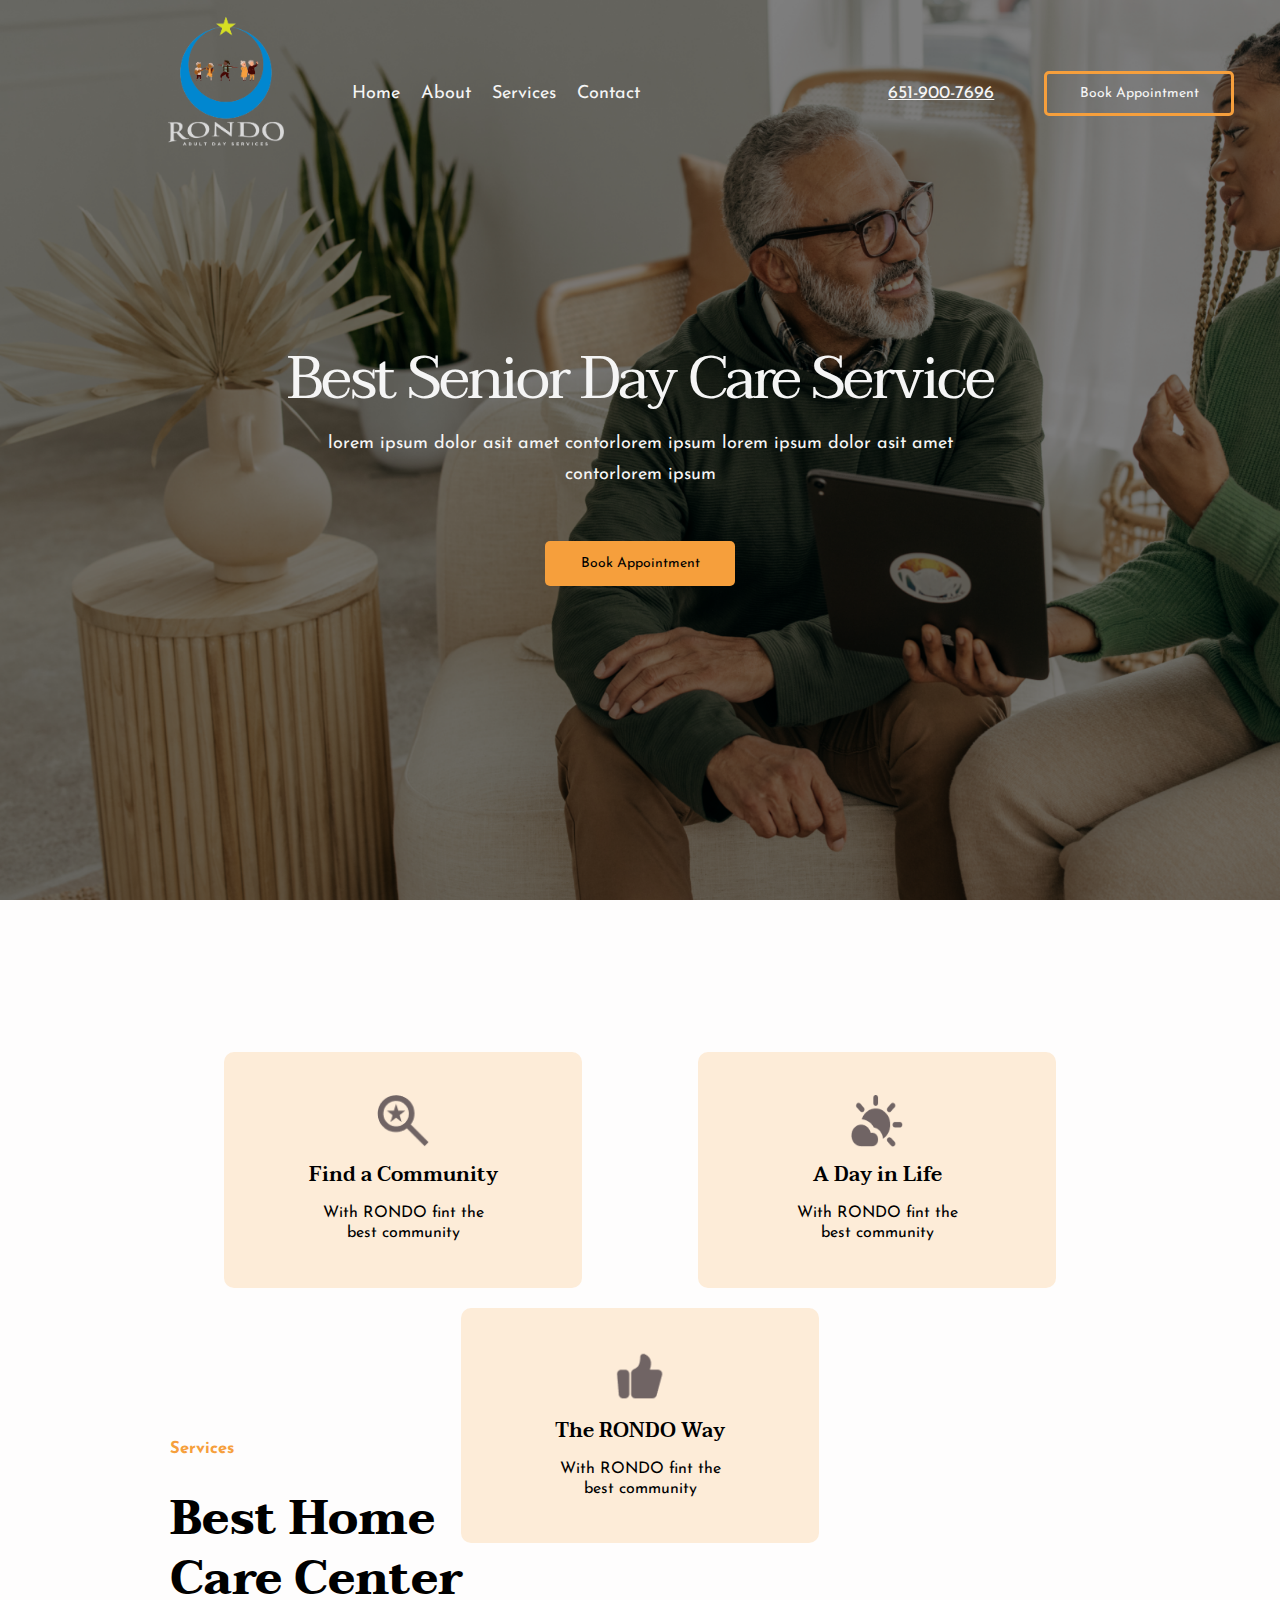
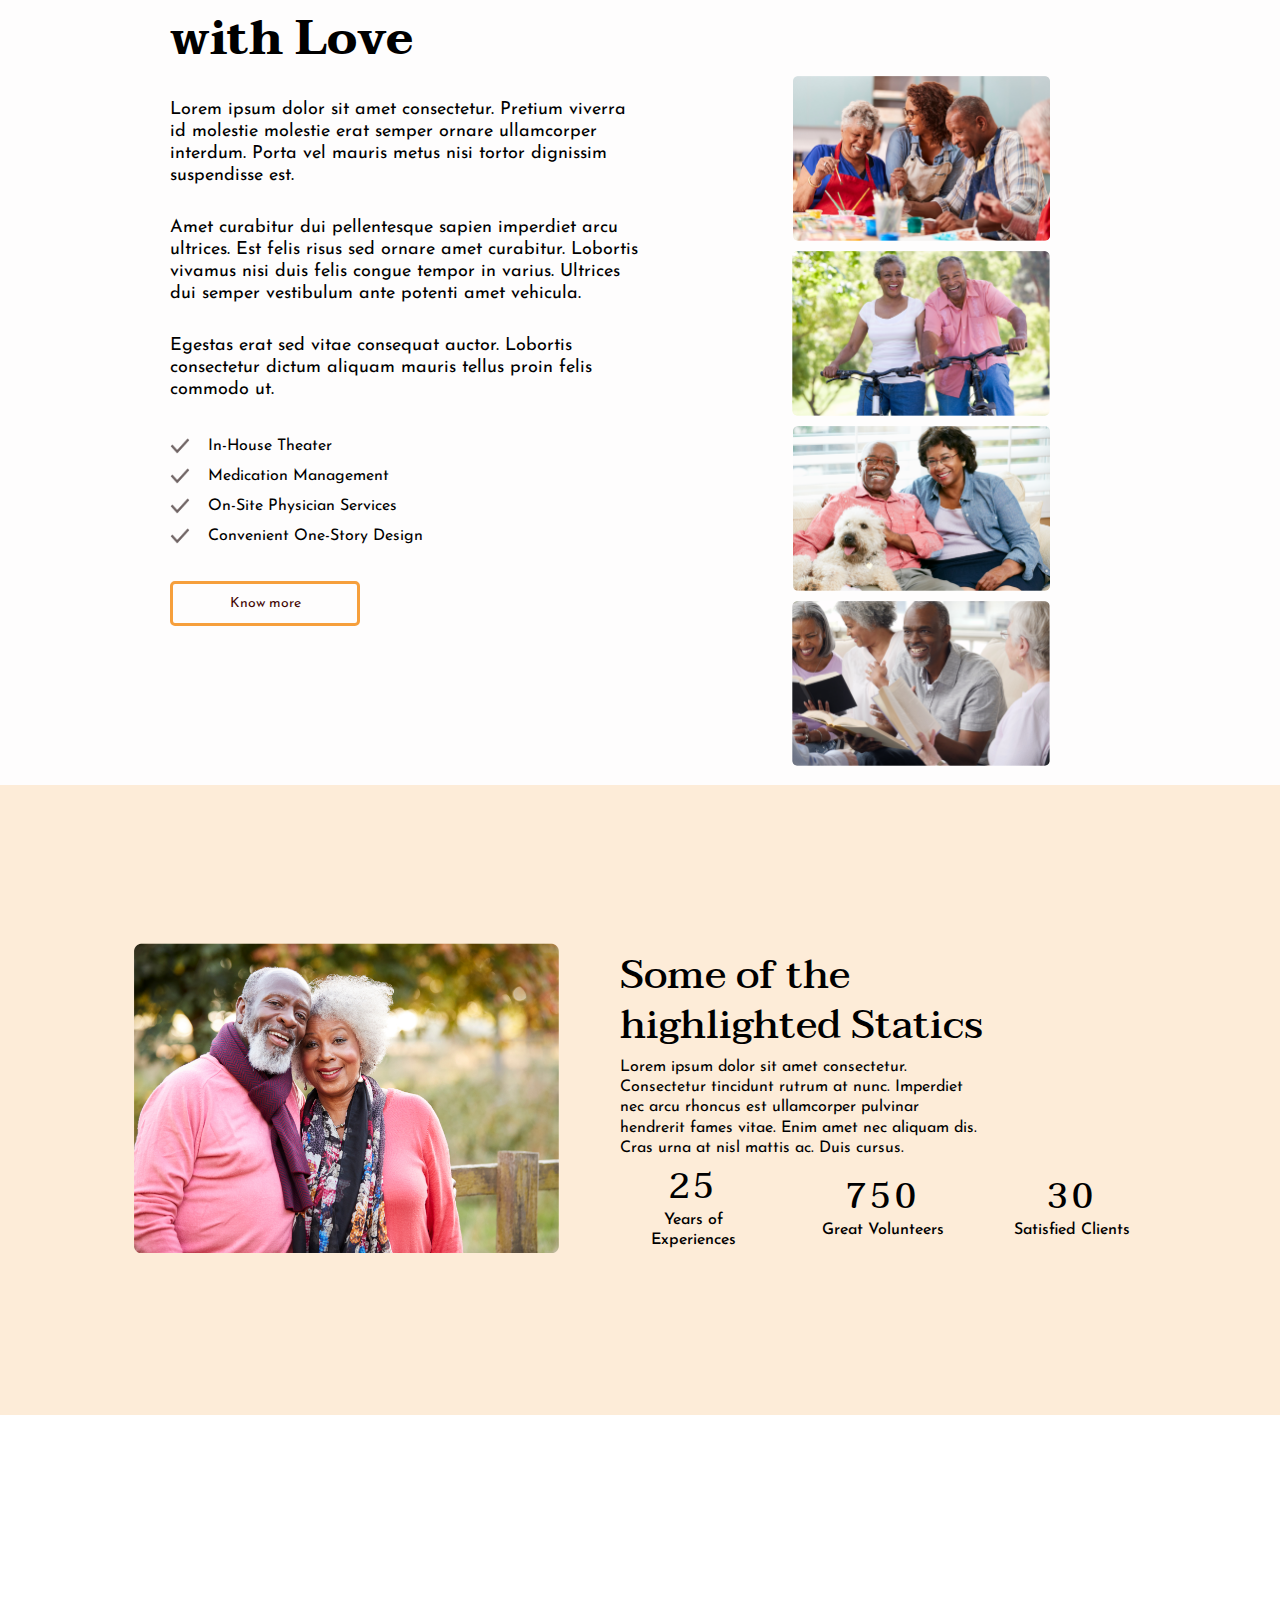
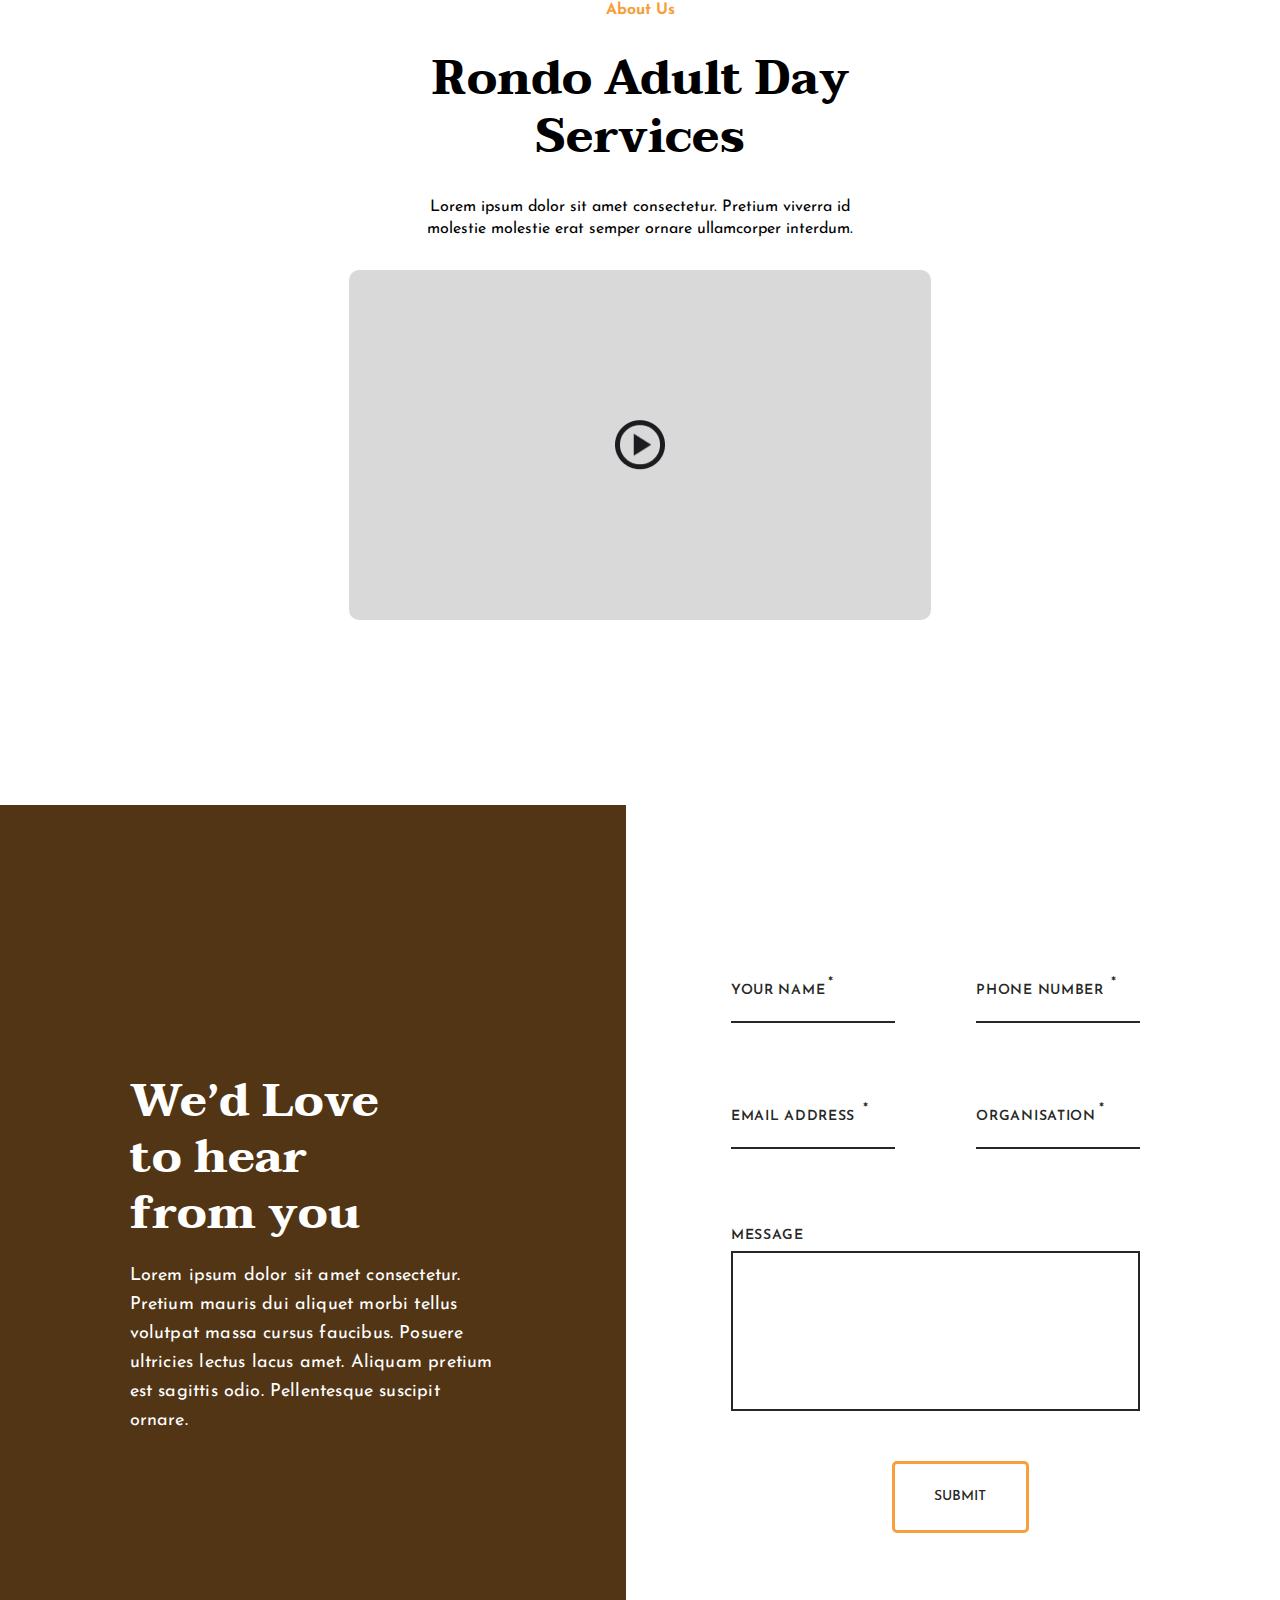
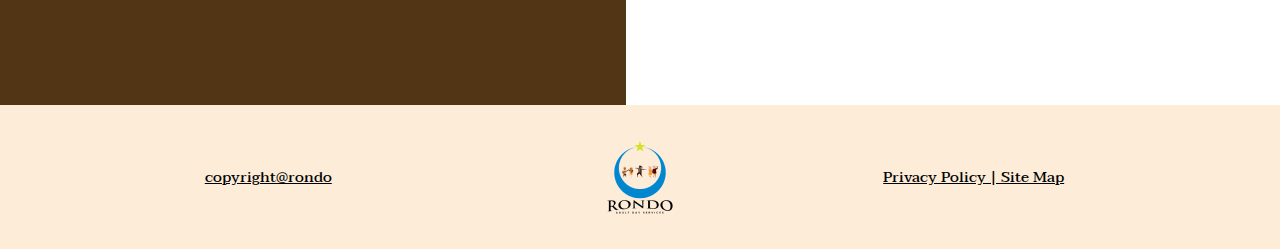
==== Code/index.html @ 37456d24 "Landing Page Completed" ====
<!DOCTYPE html>
<html lang="en">
<head>
    <meta charset="UTF-8">
    <meta http-equiv="X-UA-Compatible" content="IE=edge">
    <meta name="viewport" content="width=device-width, initial-scale=1.0">
    <title>Rondo Home</title>
    <link rel="stylesheet" href="style.css">
    <link href="https://fonts.googleapis.com/css2?family=Josefin+Sans:wght@400;500&family=Taviraj:wght@500&display=swap" rel="stylesheet">
</head>
<body>
    <!-- Hero Section -->
    <section class="hero_container">
        <nav class="navbar">
            <div class="left_item">
                <img src="./Images/Rondo White Nav Logo.png" alt="rondo_logo">

                <ul>
                    <li><a href="#">Home</a></li>
                    <li><a href="#">About</a></li>
                    <li><a href="#">Services</a></li>
                    <li><a href="#">Contact</a></li>
                </ul>
            </div>

            <div class="right_item">
                <span class="mob_num">651-900-7696</span>
                <a href="#" class="nav_btn">Book Appointment</a>
            </div>
        </nav>

        <article class="hero_article">
            <div class="hero_content">
                <h1>Best Senior Day Care Service</h1>

                <p>
                    lorem ipsum dolor asit amet contorlorem ipsum lorem ipsum dolor asit amet contorlorem ipsum 
                </p>

                <a href="#" class="content_btn">Book Appointment</a>
            </div>
        </article>
    </section>


    <!-- Card Section -->
    <section class="card_container">
        <div class="card_wrapper">
            <div class="card">
                <img src="./Images/Search Icon.png" alt="search_icon">
                <h3>Find a Community</h3>
                <p>With RONDO fint the best community</p>
            </div>

            <div class="card">
                <img src="./Images/Weather Icon.png" alt="search_icon">
                <h3>A Day in Life</h3>
                <p>With RONDO fint the best community</p>
            </div>

            <div class="card">
                <img src="./Images/Thumb Icon.png" alt="search_icon">
                <h3>The RONDO Way</h3>
                <p>With RONDO fint the best community</p>
            </div>

        </div>
    </section>


    <!-- Service Section -->
    <section class="service_container">
        <div class="content_wrapper">
            <div class="title">
                <h5>Services</h5>
            </div>

            <div class="heading">
                <h3>Best Home Care Center with Love</h3>
            </div>

            <article class="service_article">
                <p>
                    Lorem ipsum dolor sit amet consectetur. Pretium viverra id molestie molestie erat semper ornare ullamcorper interdum. Porta vel mauris metus nisi tortor dignissim suspendisse est.   
                </p>

                <p>
                    Amet curabitur dui pellentesque sapien imperdiet arcu ultrices. Est felis risus sed ornare amet curabitur. Lobortis vivamus nisi duis felis congue tempor in varius. Ultrices dui semper vestibulum ante potenti amet vehicula. 
                </p>

                <p>
                    Egestas erat sed vitae consequat auctor. Lobortis consectetur dictum aliquam mauris tellus proin felis commodo ut.
                </p>
            </article>

            <div class="facilities_wrapper">
                <div class="facilities">
                    <img src="./Images/Tick Icon.png" alt="tick_icon">
                    <p>In-House Theater</p>
                </div>

                <div class="facilities">
                    <img src="./Images/Tick Icon.png" alt="tick_icon">
                    <p>Medication Management</p>
                </div>

                <div class="facilities">
                    <img src="./Images/Tick Icon.png" alt="tick_icon">
                    <p>On-Site Physician Services</p>
                </div>

                <div class="facilities">
                    <img src="./Images/Tick Icon.png" alt="tick_icon">
                    <p>Convenient One-Story Design</p>
                </div>
            </div>

            <div class="service_btn">
                <a href="#">Know more</a>
            </div>
        </div>


        <div class="image_wrapper">
            <div class="images">
                <img src="./Images/Service Image1.png" alt="Service_image">

                <img src="./Images/Service Image2.png" alt="Service_image">

                <img src="./Images/Service Image3.png" alt="Service_image">

                <img src="./Images/Service Image4.png" alt="Service_image">
            </div>
        </div>
    </section>


    <!-- highlighted Section -->
    <section class="highlighted_container">
        <div class="highlighted_wrapper">
            <div class="image_wrapper">
                <img src="./Images/Highlighted Image.png" alt="highlighted_image">
            </div>
    
            <article class="highlighted_article">
                <h3>Some of the highlighted Statics</h3>
    
                <p>
                    Lorem ipsum dolor sit amet consectetur. Consectetur tincidunt rutrum at nunc. Imperdiet nec arcu rhoncus est ullamcorper pulvinar hendrerit fames vitae. Enim amet nec aliquam dis. Cras urna at nisl mattis ac. Duis cursus.
                </p>
    
                <div class="records_wrapper">
                    <div class="records">
                        <h2>25</h2>
                        <span>Years of Experiences</span>
                    </div>

                    <div class="records">
                        <h2>750</h2>
                        <span>Great Volunteers</span>
                    </div>

                    <div class="records">
                        <h2>30</h2>
                        <span>Satisfied Clients</span>
                    </div>
                </div>
            </article>
        </div>
    </section>


    <!-- AboutUs Section -->
    <section class="aboutUs_container">
        <div class="aboutUS_wrapper">
            <div class="about_title">
                <h5>About Us</h5>
            </div>

            <div class="about_heading">
                <h3>Rondo Adult Day Services</h3>
            </div>

            <div class="about_para">
                <p>
                    Lorem ipsum dolor sit amet consectetur. Pretium viverra id molestie molestie erat semper ornare ullamcorper interdum.
                </p>
            </div>

            <div class="video">
                <img src="./Images/play Icon.png" alt="play_icon">
            </div>
        </div>
    </section>
    

    <!-- Contact section -->
    <section class="contact_container">
        <article class="contact_article">
            <div class="article_wrapper">
                <div class="contact_heading">
                    <h4>We’d Love to hear from you</h4>
                </div>
    
                <div class="contact_para">
                    <p>
                        Lorem ipsum dolor sit amet consectetur. Pretium mauris dui aliquet morbi tellus volutpat massa cursus faucibus. Posuere ultricies lectus lacus amet. Aliquam pretium est sagittis odio. Pellentesque suscipit ornare.
                    </p>
                </div>
            </div> 
        </article>

        <form action="#" class="contact_form">
            <div class="details">
                <div class="input_details">
                    <label for="fName">YOUR NAME<span style="color: #272727;"><sup>*</sup></span></label>
                    <input type="text" name="Name" class="full_name" required>
                </div>

                <div class="input_details">
                    <label for="mobile">PHONE NUMBER <span style="color: #272727;"><sup>*</sup></span></label>
                    <input type="number" name="mobile" class="mobile" required>
                </div>

                <div class="input_details">
                    <label for="email">EMAIL ADDRESS <span style="color: #272727;"><sup>*</sup></span></label>
                    <input type="email" name="email" class="email" required>
                </div>

                <div class="input_details">
                    <label for="organisation">ORGANISATION<span style="color: #272727;"><sup>*</sup></span></label>
                    <input type="text" name="organisation" class="password2" required>
                </div>

                <div class="input_details message">
                    <label for="message">MESSAGE</label>
                    <textarea id="msg" cols="131" rows="8" maxlength="5"> </textarea>
        
                </div> 
            </div>

            <div class="contact_btn">
                <input type="submit" name="submit" id="submit_btn">
            </div>
        </form>
    </section>


    <!-- footer Section -->
    <footer>
        <div class="copyright">
            <p>copyright@rondo</p>
        </div>

        <div class="footer_logo">
            <img src="./Images/Rondo footer logo .png" alt="footer_logo">
        </div>

        <div class="privacy">
            <p>Privacy Policy | Site Map </p>
        </div>
    </footer>
</body>
</html>
---- Code/style.css ----
/*
    for para -      font-family: 'Josefin Sans', sans-serif;
    for heading -   font-family: 'Taviraj', serif;
*/

*{
    margin: 0;
    padding: 0;
    box-sizing: border-box;
    text-decoration: none;
    list-style: none;
    
}

/* Hero Section */
.hero_container{
    width: 100%;
    height: 100vh;
    background: url(./Images/Hero\ Background.png);
    background-repeat: no-repeat;
    background-size: cover;
}

.navbar{
    /* border: 1px solid black; */
    width: 100%;
    display: flex;
    justify-content: space-between;
    align-items: center;
}

.navbar .left_item{
    /* border: 1px solid black; */
    width: 50%;
    display: flex;
    justify-content: space-around;
    align-items: center;
}

.navbar .left_item img{
    /* border: 1px solid black; */
    width: 30%;
    transform: translateX(90px);
}

.navbar .left_item ul{
    /* border: 1px solid black; */
    width: 45%;
    display: flex;
    justify-content: space-between;
    align-items: center;
    transform: translateX(40px);
}

.navbar .left_item ul li a{
    font-family: 'Josefin Sans';
    font-style: normal;
    font-weight: 400;
    font-size: 18px;
    line-height: 18px;
    color: #F5F5F5;
    transition: all 0.3s;
}

.navbar .left_item ul li a:hover{
    color: #F69F3C;
}

.navbar .right_item{
    /* border: 1px solid black; */
    width: 30.6%;
    display: flex;
    align-items: center;
    gap: 50px;
    transform: translateX();
}

.navbar .right_item .mob_num{
    font-family: 'Josefin Sans';
    font-style: normal;
    font-weight: 400;
    font-size: 18px;
    line-height: 18px;
    text-decoration-line: underline;
    color: #F5F5F5;
}

.navbar .right_item  .nav_btn{
    border: 3px solid #F69F3C;
    border-radius: 5px;
    width: 190px;
    height: 45px;
    font-family: 'Josefin Sans';
    font-weight: 400;
    font-size: 14px;
    line-height: 14px;
    color: #F5F5F5;
    display: flex;
    justify-content: center;
    align-items: center;
}

.navbar .right_item .nav_btn:hover{
    background: #F69F3C;
    border: none;
    color: #000000;
}


.hero_article{
    /* border: 1px solid black; */
    height: 60vh;
    display: flex;
    align-items: center;
    justify-content: center;
}

.hero_article .hero_content{
    /* border: 1px solid black; */
    height: 100%;
    display: flex;
    flex-direction: column;
    align-items: center;
    justify-content: center;
}

.hero_article .hero_content h1{
    font-family: 'Taviraj';
    font-weight: 400;
    font-size: 60px;
    line-height: 100px;
    text-align: center;
    letter-spacing: -0.05em;
    color: #F5F5F5;
}

.hero_article .hero_content p{
    width: 80%;
    font-family: 'Josefin Sans';
    font-size: 18px;
    text-align: center;
    line-height: 31px;
    color: #F5F5F5;
}

.hero_article .hero_content .content_btn{
    background: #F69F3C;
    border-radius: 5px;
    width: 190px;
    height: 45px;
    font-family: 'Josefin Sans';
    font-style: normal;
    font-weight: 400;
    font-size: 14px;
    line-height: 31px;
    color: #000000;
    display: flex;
    align-items: center;
    justify-content: center;
    margin-top: 50px;
}

.hero_article .hero_content .content_btn:hover{
    background: transparent;
    border: 3px solid #F69F3C;
    color: #F5F5F5;
}



/* Card Section  */
.card_container{
    /* border: 1px solid black; */
    width: 100%;
    height: 60vh;
    background: #fefdfd;
    display: flex;
    align-items: center;
    justify-content: center;
}

.card_container .card_wrapper{
    /* border: 1px solid black; */
    width: 80%;
    height: 235.32px;
    display: flex;
    justify-content: space-evenly;
    flex-wrap: wrap;
    gap: 20px;
}

.card_container .card_wrapper .card{
    /* border: 1px solid black; */
    width: 358px;
    height: 235.32px;   
    background: #FDECD8;
    border-radius: 10px;
    display: flex;
    flex-direction: column;
    align-items: center;
    justify-content: center;
    gap: 15px;
    cursor: pointer;
    transition: all 0.5s;
}

.card_container .card_wrapper .card:hover{
    transform: scale(1.1);
}

.card_container .card_wrapper .card img{
    height: 52.74px;
    width: 52.74px;
}

.card_container .card_wrapper .card h3{
    width: 189px;
    height: 26px;
    font-family: 'Taviraj';
    font-style: normal;
    font-weight: 600;
    font-size: 20px;
    line-height: 26px;
    text-align: center;
    color: #000000;
}

.card_container .card_wrapper .card p{
    width: 164px;
    height: 42px;
    font-family: 'Josefin Sans';
    font-weight: 400;
    font-size: 16px;
    line-height: 20px;
    text-align: center;
    color: #000000;
}



/* Service Section */
.service_container{
    /* border: 1px solid black; */
    width: 100%;
    height: 105vh;
    display: flex;
    gap: 25px;
    background: #fefdfd;
    padding: 0px  0px 0px 170px;
}

.service_container .content_wrapper{
    /* border: 1px solid black; */
    width: 50%;
    height: 100%;
    display: flex;
    flex-direction: column;
    flex-wrap: wrap;
    gap: 30px;
}


/* .service_container .content_wrapper .contents{
    width: 100%;
    height: 100%;
   
} */

.service_container .content_wrapper .title{
    /* border: 1px solid black; */
    width: 71px;
    height: 19px;
    font-family: 'Josefin Sans';
    font-weight: 600;
    font-size: 20px;
    line-height: 19px;
    color: #F69F3C;
}

.service_container .content_wrapper .heading{
    /* border: 1px solid black; */
    width: 70%;
    font-family: 'Taviraj';
    font-style: normal;
    font-weight: 200;
    font-size: 40px;
    line-height: 60px;
    color: #000000;
}

.service_container .content_wrapper .service_article{
    /* border: 1px solid black; */
    width: 95%;   
    display: flex;
    flex-direction: column;
    flex-wrap: wrap;
    gap: 30px;
}

.service_container .content_wrapper .service_article p{
    font-family: 'Josefin Sans';
    font-style: normal;
    font-weight: 400;
    font-size: 18px;
    line-height: 22px;
    color: #000000;
}

.service_container .content_wrapper .facilities_wrapper{
    /* border: 1px solid black; */
    width: 95%;
    display: flex;
    justify-content: space-between;
    flex-wrap: wrap;
}

.service_container .content_wrapper .facilities_wrapper .facilities{
    /* border: 1px solid black; */
    width: 280px;
    height: 30px;
    display: flex;
    flex-wrap: wrap;
    gap: 18px;
    align-items: center;
}

.service_container .content_wrapper .facilities_wrapper .facilities img{
    width: 20.38px;
    height: 15.03px;
}

.service_container .content_wrapper .facilities_wrapper p{
    font-family: 'Josefin Sans';
    font-weight: 400;
    font-size: 16px;
    color: #000000;
}

.service_container .content_wrapper .service_btn{
    width: 190px;
    height: 45px;
    border: 3px solid #F69F3C;
    border-radius: 5px;
    display: flex;
    align-items: center;
    justify-content: center;
    cursor: pointer;
}

.service_container .content_wrapper .service_btn a{
    font-family: 'Josefin Sans';
    font-weight: 400;
    font-size: 14px;
    line-height: 14px;
    color: #440704;
}

.service_container .content_wrapper .service_btn:hover{
    background: #F69F3C;
    border: none;
}


.service_container .image_wrapper{
    /* border: 1px solid black; */
    width: 60%;
    height: 100%;
    display: flex;
    align-items: center;
}

.service_container .image_wrapper .images{
    /* border: 1px solid black; */
    width: 78%;
    height: 50%;
    display: flex;
    justify-content: space-evenly;
    flex-wrap: wrap;
    gap: 10px;
    padding-left: 4px;
}

.service_container .image_wrapper .images img{
    width: 258.3px;
    height: 165.03px;
    border-radius: 5px;
    transition: all 0.5s;
}

.service_container .image_wrapper .images img:hover{
    transform: scale(1.1);
}



/* highlighted Section */
.highlighted_container{
    /* border: 1px solid black; */
    width: 100%;
    height: 70vh;
    display: flex;
    justify-content: center;
    align-items: center;
    background: #FDECD8;
}

.highlighted_container .highlighted_wrapper{
    /* border: 1px solid black; */
    width: 79%;
    display: flex;
    justify-content: space-between;
    
}

.highlighted_container .highlighted_wrapper .image_wrapper{
    width: 42%;
    border-radius: 10px;
}

.highlighted_container .highlighted_wrapper .image_wrapper img{
    width: 100%;
}

.highlighted_container .highlighted_wrapper .highlighted_article{
    /* border: 1px solid black; */
    width: 52%;
    display: flex;
    flex-direction: column;
    justify-content: space-evenly;
    flex-wrap: wrap;
}

.highlighted_container .highlighted_wrapper .highlighted_article h3{
    /* border: 1px solid black; */
    width: 70%;
    font-family: 'Taviraj';
    font-style: normal;
    font-weight: 500;
    font-size: 40px;
    line-height: 50px;
    color: #000000;
}

.highlighted_container .highlighted_wrapper .highlighted_article p{
    /* border: 1px solid black; */
    width: 70%;
    font-family: 'Josefin Sans';
    font-weight: 400;
    font-size: 16px;
    line-height: 127.5%;
    color: #000000;
}

.highlighted_container .highlighted_wrapper .highlighted_article .records_wrapper{
    /* border: 1px solid black; */
    width: 100%;
    display: flex;
    justify-content: space-between;
    align-items: center;
}

.highlighted_container .highlighted_wrapper .highlighted_article .records_wrapper .records{
    /* border: 1px solid black; */
    width: 28%;
    display: flex;
    flex-direction: column;
    justify-content: center;
    align-items: center;
}

.highlighted_container .highlighted_wrapper .highlighted_article .records_wrapper .records h2{
    font-family: 'Taviraj';
    font-weight: 500;
    font-size: 35px;
    line-height: 127.5%;
    letter-spacing: 0.1em;
    color: #000000;
}

.highlighted_container .highlighted_wrapper .highlighted_article .records_wrapper .records span{
    font-family: 'Josefin Sans';
    font-weight: 500;
    font-size: 16px;
    line-height: 127.5%;
    text-align: center;
    color: #000000;
}



/* AboutUs Section */
.aboutUs_container{
    /* border: 1px solid black; */
    width: 100%;
    height: 110vh;
    display: flex;
    justify-content: center;
    align-items: center;
}

.aboutUs_container .aboutUS_wrapper{
    /* border: 1px solid black; */
    width: 70%;
    display: flex;
    flex-direction: column;
    justify-content: center;
    align-items: center;
    gap: 30px;
}

.aboutUs_container .aboutUS_wrapper .about_title{
    font-family: 'Josefin Sans';
    font-weight: 600;
    font-size: 19.0426px;
    line-height: 19px;
    color: #F69F3C;
}

.aboutUs_container .aboutUS_wrapper .about_heading{
    /* border: 1px solid black; */
    width: 60%;
    font-family: 'Taviraj';
    font-style: normal;
    font-weight: 500;
    font-size: 40px;
    line-height: 58px;
    text-align: center;
    color: #000000;
}

.aboutUs_container .aboutUS_wrapper .about_para{
    /* border: 1px solid black; */
    width: 50%;
    font-family: 'Josefin Sans';
    font-style: normal;
    font-weight: 400;
    font-size: 16px;
    line-height: 22px;
    text-align: center;
    color: #000000;
}

.aboutUs_container .aboutUS_wrapper .video{
    /* border: 1px solid black; */
    width: 65%;
    height: 350px;
    background: #D9D9D9;
    border-radius: 10px;
    display: flex;
    justify-content: center;
    align-items: center;
}

.aboutUs_container .aboutUS_wrapper .video img{
    width: 50px;
    height: 50px;
    cursor: pointer;
    transition: all 0.5s;
}

.aboutUs_container .aboutUS_wrapper .video img:hover{
    transform: scale(1.2);
}



/* Contact section */
.contact_container{
    /* border: 1px solid black; */
    width: 100%;
    height: 100vh;
    display: flex;
    gap: 15px;
}

.contact_container .contact_article{
    /* border: 1px solid black; */
    width: 49%;
    height: 100%;
    display: flex;
    align-items: center;
    justify-content: center;
    background: #523514;
}

.contact_container .contact_article .article_wrapper{
    /* border: 1px solid black; */
    width: 65%;
    padding: 20px;
    display: flex;
    flex-direction: column;
    gap: 20px;
}

.contact_container .contact_article .article_wrapper .contact_heading{
    /* border: 1px solid black; */
    width: 80%;
    font-family: 'Taviraj';
    font-style: normal;
    font-weight: 400;
    font-size: 46px;
    line-height: 56px;
    color: #FFFFFF;
}

.contact_container .contact_article .article_wrapper .contact_para{
    /* border: 1px solid black; */
    width: 100%;
    font-family: 'Josefin Sans';
    font-style: normal;
    font-weight: 400;
    font-size: 18px;
    line-height: 29px;
    letter-spacing: 0.01em;
    color: #FFFFFF;
}

.contact_container .contact_form{
    /* border: 1px solid black;  */
    width: 50%;
    height: 100%;
    padding: 90px;
    display: flex;
    flex-direction: column;
    justify-content: center;
    align-items: center;
    gap: 50px;
}

.contact_container .contact_form .details{
    /* border: 1px solid black;  */
    width: 100%;
    display: flex;
    justify-content: space-between;
    align-items: center;
    flex-wrap: wrap;
    gap: 80px;
    padding: 0px 50px 0px 0px;
}

.contact_container .contact_form .details .input_details{
    width: 40%;
    display: flex;
    flex-direction: column;
    gap: 8px;
}

.contact_container .contact_form .details .input_details label{
    /* border: 1px solid black;  */
    width: 100%;
    font-family: 'Josefin Sans';
    font-style: normal;
    font-weight: 600;
    font-size: 14px;
    line-height: 14px;
    letter-spacing: 0.05em;
    color: #272727;
}

.contact_container .contact_form .details .input_details label span{
    font-size: 18px;
    margin-left: 3px;
    font-weight: 500;
}

.contact_container .contact_form .details .input_details input{
    border: none;
    border-bottom: 2px solid #272727;
    outline: none;
}

.contact_container .contact_form .details textarea{
    width: 250% !important;
    resize: none;
    outline: none;
    border: 2px solid #272727;
    padding: 10px;
    font-size: 15px;
}

.contact_container .contact_form .contact_btn{
    width: 30%;
    height: 10%;
    border: 3px solid #F69F3C;
    border-radius: 5px;
    display: flex;
    align-items: center;
    justify-content: center;
    cursor: pointer;
    transition: all 0.4s linear;
}

.contact_container .contact_form .contact_btn:hover{
    background: #F69F3C;
    border: none;
    transform: scale(1.2);
}

.contact_container .contact_form .contact_btn input{
    border: none;
    outline: none;
    cursor: pointer;
    background: none;
    text-transform: uppercase;
    font-family: 'Josefin Sans';
    font-weight: 500;
    font-size: 14px;
    line-height: 14px;
    color: #272727;
}

 
footer{
    /* border: 1px solid black; */
    width: 100%;
    height: 16vh;
    display: flex;
    justify-content: space-evenly;
    align-items: center;
    flex-wrap: wrap;
    background: #FDECD8;
}

footer .copyright{
    /* border: 1px solid black; */
    width: 15%;
    font-family: 'Taviraj';
    font-style: normal;
    font-weight: 500;
    font-size: 15px;
    line-height: 20px;
    text-decoration-line: underline;
    color: #000000;
}


footer .footer_logo{
    /* border: 1px solid black; */
    width: 6%;
    height: 90%;
    display: flex;
    justify-content: center;
    align-items: center;
}

footer .privacy{
    /* border: 1px solid black; */
    width: 15%;
    font-family: 'Taviraj';
    font-style: normal;
    font-weight: 500;
    font-size: 15px;
    line-height: 20px;
    text-decoration-line: underline;
    color: #000000;

}
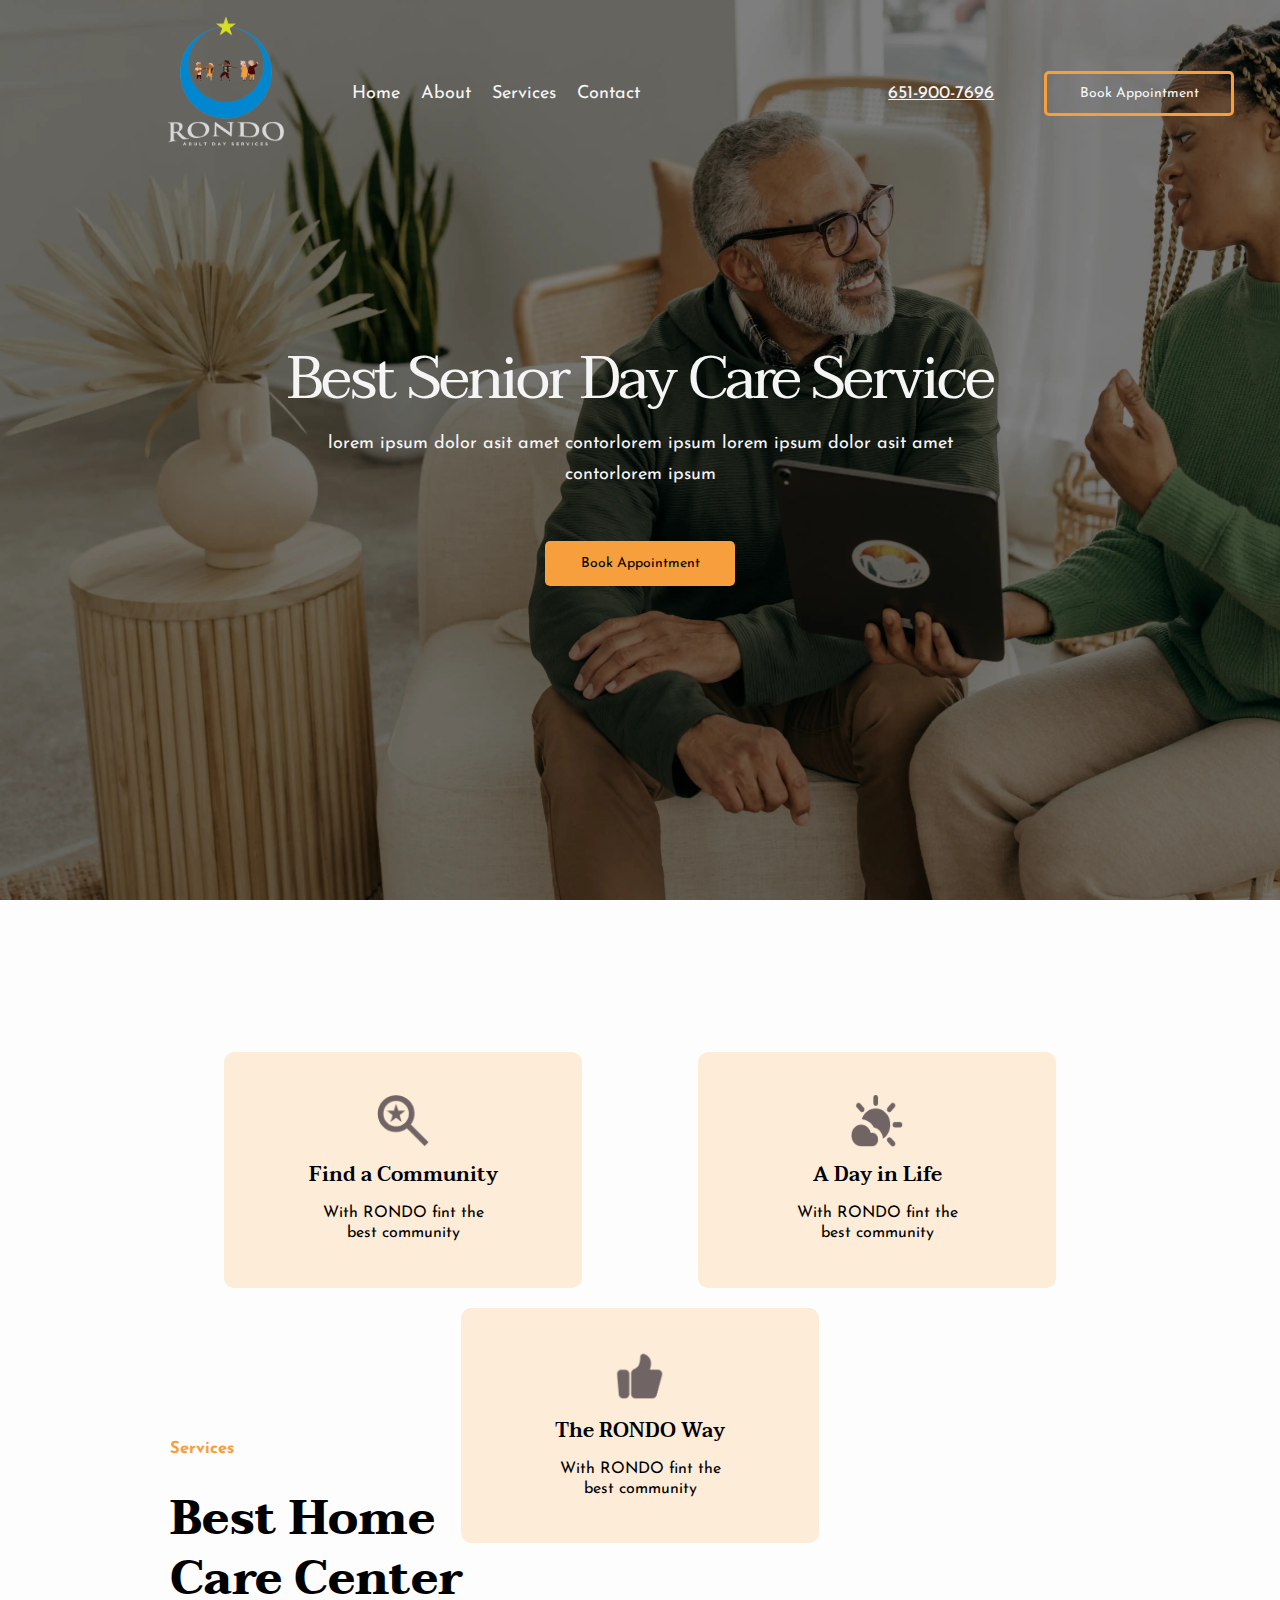
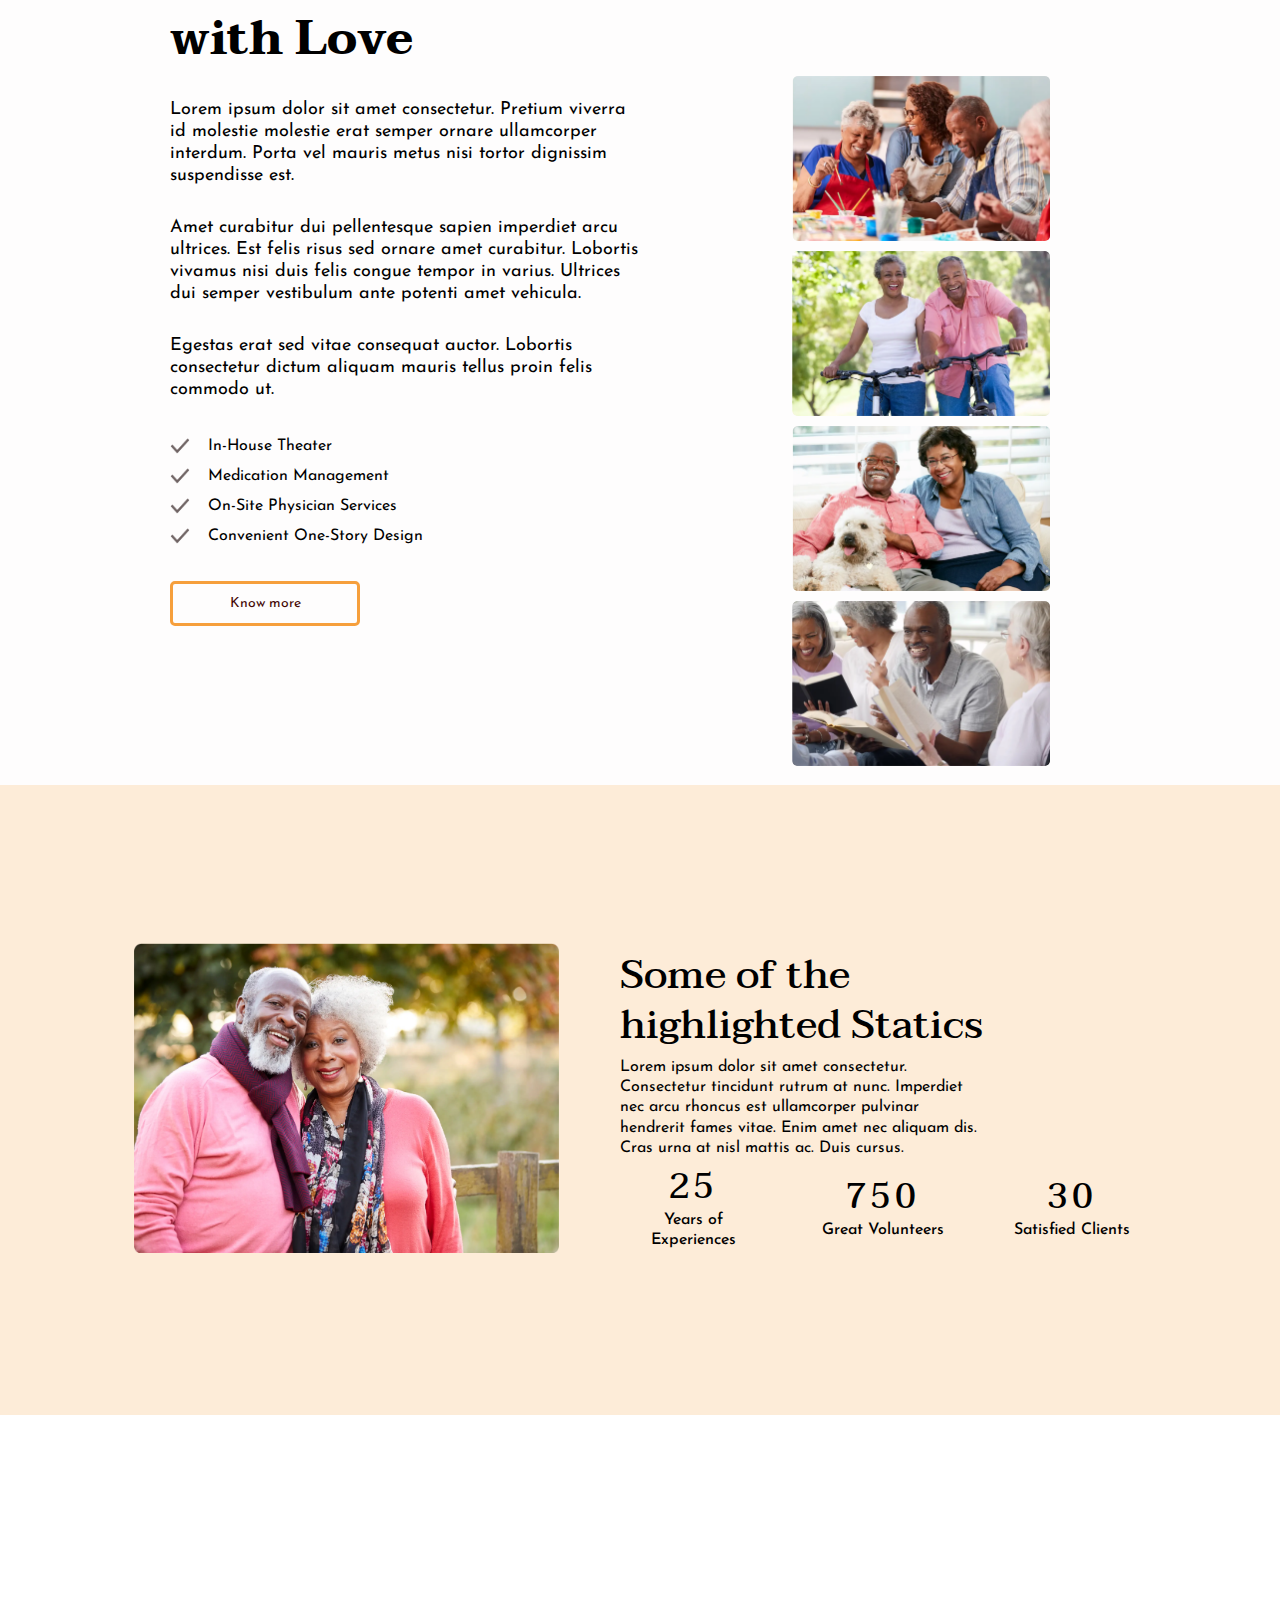
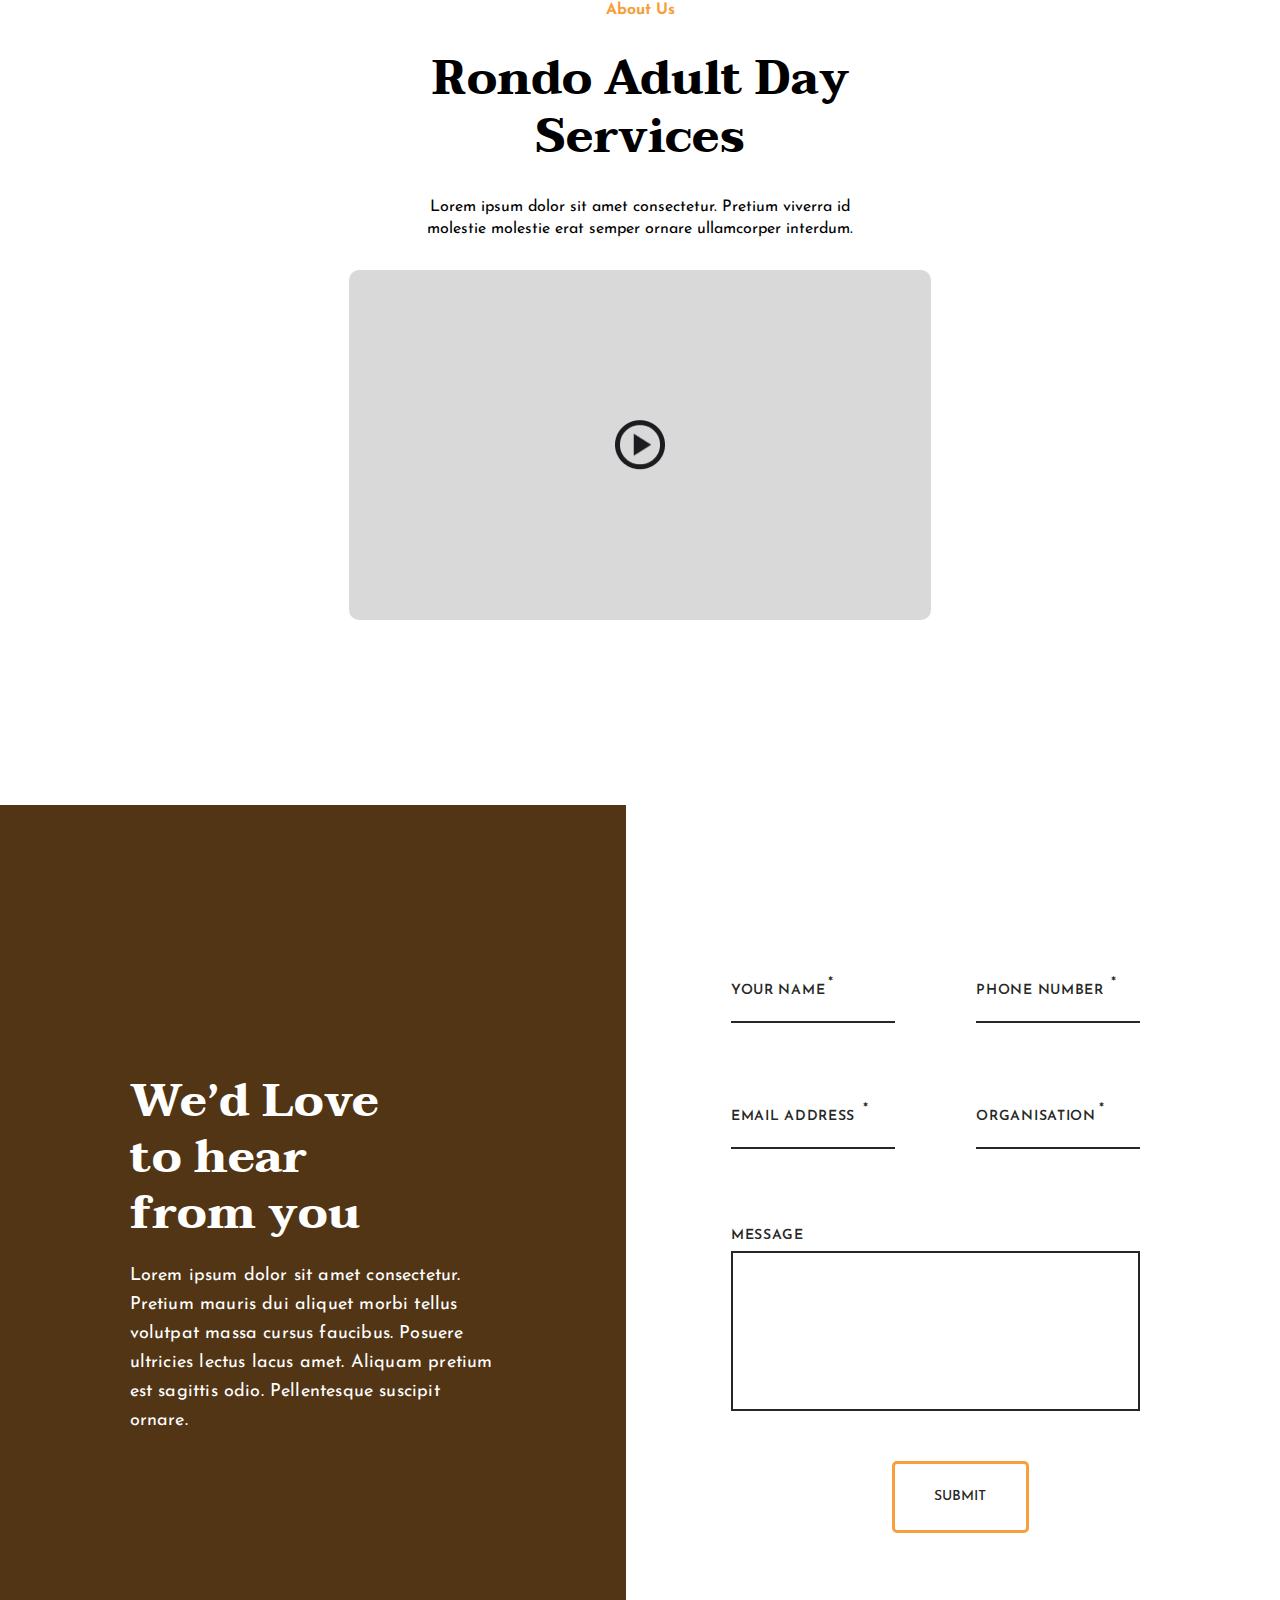
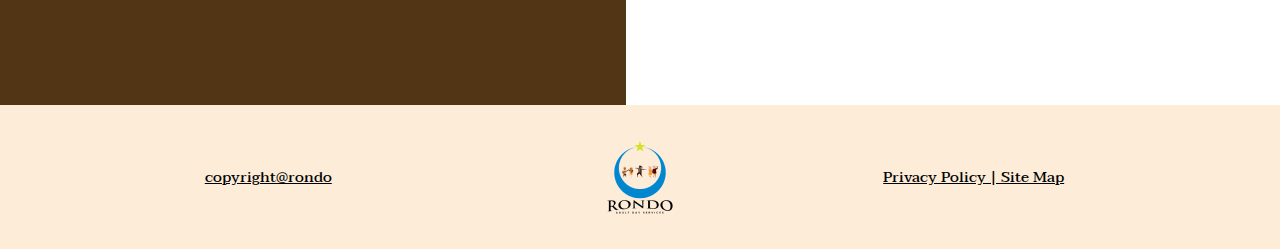
==== commit eb6f24ea: "pictures change png to webp" ====
--- a/Code/index.html
+++ b/Code/index.html
@@ -123,13 +123,13 @@
 
         <div class="image_wrapper">
             <div class="images">
-                <img src="./Images/Service Image1.png" alt="Service_image">
-
-                <img src="./Images/Service Image2.png" alt="Service_image">
-
-                <img src="./Images/Service Image3.png" alt="Service_image">
-
-                <img src="./Images/Service Image4.png" alt="Service_image">
+                <img src="./Images/Webp/Service Image1.webp" alt="Service_image">
+
+                <img src="./Images/Webp/Service Image2.webp" alt="Service_image">
+
+                <img src="./Images/Webp/Service Image3.webp" alt="Service_image">
+
+                <img src="./Images/Webp/Service Image4.webp" alt="Service_image">
             </div>
         </div>
     </section>
@@ -139,7 +139,7 @@
     <section class="highlighted_container">
         <div class="highlighted_wrapper">
             <div class="image_wrapper">
-                <img src="./Images/Highlighted Image.png" alt="highlighted_image">
+                <img src="./Images/Webp/Highlighted Image.webp" alt="highlighted_image">
             </div>
     
             <article class="highlighted_article">
--- a/Code/style.css
+++ b/Code/style.css
@@ -16,7 +16,7 @@
 .hero_container{
     width: 100%;
     height: 100vh;
-    background: url(./Images/Hero\ Background.png);
+    background: url(./Images/Webp/Hero\ Background.webp);
     background-repeat: no-repeat;
     background-size: cover;
 }
